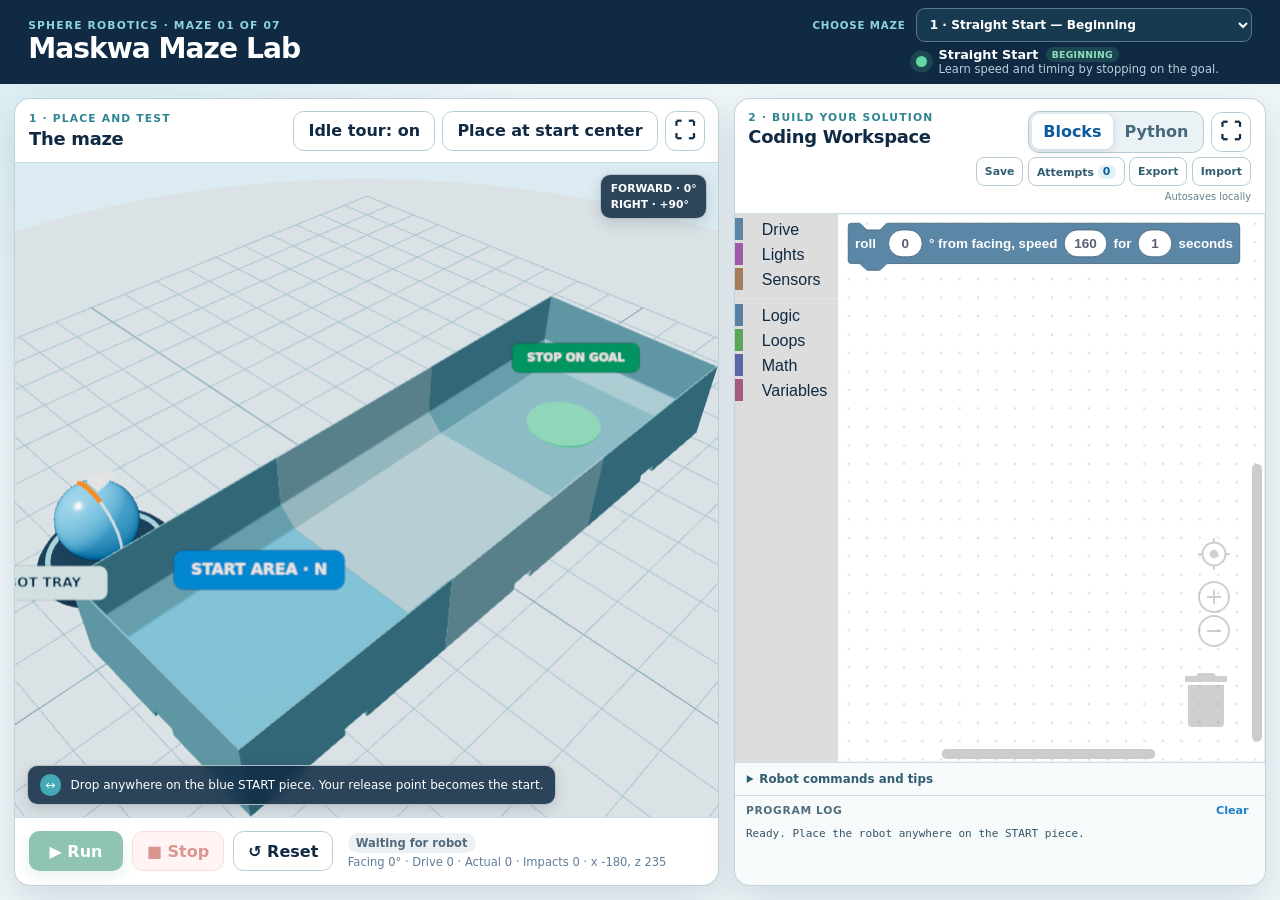
==== game/index.html @ c1cd6408 "Add standalone Maskwa Maze Lab game and deployment" ====
<!doctype html>
<html lang="en">
<head>
  <meta charset="utf-8">
  <meta name="viewport" content="width=device-width, initial-scale=1, viewport-fit=cover">
  <meta name="theme-color" content="#102a43">
  <meta name="description" content="Program a virtual sphere robot to solve 3D printable mazes with blocks or Python.">
  <title>Maskwa Maze Lab</title>
  <link rel="icon" href="./icon.svg" type="image/svg+xml">
  <link rel="manifest" href="./manifest.webmanifest">
  <link rel="stylesheet" href="./styles.css">
  <script src="./vendor/blockly/blockly.min.js"></script>
  <script src="./vendor/blockly/python_compressed.js"></script>
  <script type="importmap">
    { "imports": { "three": "./vendor/three/three.module.min.js" } }
  </script>
</head>
<body>
  <a class="skip-link" href="#code-studio">Skip to code editor</a>
  <header class="app-header">
    <div>
      <p class="eyebrow" id="level-number">Sphere robotics · maze 01 of 07</p>
      <h1>Maskwa Maze Lab</h1>
    </div>
    <div class="level-navigation">
      <label for="level-select">Choose maze</label>
      <select id="level-select" aria-label="Choose maze level">
        <option value="straight-start">1 · Straight Start — Beginning</option>
      </select>
      <div class="level-summary" aria-label="Current level" aria-live="polite">
        <span class="level-dot" aria-hidden="true"></span>
        <span>
          <strong><span id="level-name">Straight Start</span><span class="difficulty-chip" id="level-difficulty">Beginning</span></strong>
          <small id="level-description">Learn speed and timing by driving straight north to the goal.</small>
        </span>
      </div>
    </div>
  </header>

  <main class="game-layout">
    <section class="scene-card" id="maze-panel" aria-labelledby="maze-heading">
      <div class="panel-heading scene-heading">
        <div>
          <p class="step-label">1 · Place and test</p>
          <h2 id="maze-heading">The maze</h2>
        </div>
        <div class="scene-actions">
          <button class="button button-secondary" id="idle-tour-button" type="button" aria-pressed="true" title="Focus the maze and press Ctrl+R to start rotating.">Idle tour: on</button>
          <button class="button button-secondary" id="place-button" type="button">Place at start center</button>
          <button class="button button-secondary fullscreen-button" id="maze-fullscreen-button" type="button" aria-controls="maze-panel" aria-label="Open maze fullscreen" aria-pressed="false" title="Open maze fullscreen"><span aria-hidden="true">⛶</span></button>
        </div>
      </div>

      <div class="scene-wrap" id="scene-wrap">
            <canvas id="maze-canvas" tabindex="0" aria-keyshortcuts="Control+R" aria-label="Interactive 3D maze with a 70 mm sphere robot. Its white band and orange marker rotate to show rolling. Drag it anywhere onto the highlighted blue starting piece. The release point becomes its starting position. Press Control plus R while focused to start rotating."></canvas>
        <div class="scene-help" id="scene-help">
          <span aria-hidden="true">↔</span> Drop anywhere on the blue START piece. Your release point becomes the start.
        </div>
        <div class="heading-key" aria-label="Robot-relative direction key"><span>FORWARD · 0°</span><span>RIGHT · +90°</span></div>
        <div class="loading-card" id="scene-loading" role="status">Loading maze pieces…</div>
      </div>

      <div class="run-bar" aria-label="Program controls">
        <button class="button button-run" id="run-button" type="button" disabled>
          <span aria-hidden="true">▶</span> Run
        </button>
        <button class="button button-stop" id="stop-button" type="button" disabled>
          <span aria-hidden="true">■</span> Stop
        </button>
        <button class="button button-secondary" id="reset-button" type="button">
          <span aria-hidden="true">↺</span> Reset
        </button>
        <div class="attempt-readout">
          <span id="run-state" class="status-pill" data-state="waiting">Waiting for robot</span>
          <span id="telemetry">Facing 0° · Drive 0 · Actual 0 · Impacts 0</span>
        </div>
      </div>

      <div class="success-banner" id="success-banner" role="status" aria-live="assertive" hidden>
        <span class="success-icon" aria-hidden="true">✓</span>
        <div><strong>Maze solved!</strong><span id="success-level-name">This level is complete.</span></div>
        <div class="success-actions">
          <button class="button button-secondary" id="run-again-button" type="button">Run again</button>
          <button class="button button-next" id="next-level-button" type="button">Next maze</button>
        </div>
      </div>
    </section>

    <section class="studio-card" id="code-studio" aria-labelledby="studio-heading">
      <div class="panel-heading studio-heading">
        <div>
          <p class="step-label">2 · Build your solution</p>
          <h2 id="studio-heading">Coding Workspace</h2>
        </div>
        <div class="studio-controls">
          <div class="studio-top-row">
            <div class="editor-tabs" role="tablist" aria-label="Coding language">
              <button id="blocks-tab" class="editor-tab is-active" type="button" role="tab" aria-selected="true" aria-controls="blocks-panel">Blocks</button>
              <button id="python-tab" class="editor-tab" type="button" role="tab" aria-selected="false" aria-controls="python-panel">Python</button>
            </div>
            <button class="button button-secondary fullscreen-button" id="studio-fullscreen-button" type="button" aria-controls="code-studio" aria-label="Open Coding Workspace fullscreen" aria-pressed="false" title="Open Coding Workspace fullscreen"><span aria-hidden="true">⛶</span></button>
          </div>
          <div class="work-actions" aria-label="Student work controls">
            <button class="work-button" id="save-work-button" type="button">Save</button>
            <button class="work-button" id="attempt-history-button" type="button">Attempts <span id="attempt-count">0</span></button>
            <button class="work-button" id="export-work-button" type="button">Export</button>
            <button class="work-button" id="import-work-button" type="button">Import</button>
            <input id="import-work-file" type="file" accept=".json,.maskwamaze,.mazebot,application/json" hidden>
          </div>
          <span class="save-status" id="save-status" role="status" aria-live="polite">Autosaves locally</span>
        </div>
      </div>

      <div id="blocks-panel" class="editor-panel" role="tabpanel" aria-labelledby="blocks-tab">
        <div id="blockly-editor" aria-label="Block programming workspace"></div>
      </div>

      <div id="python-panel" class="editor-panel python-panel" role="tabpanel" aria-labelledby="python-tab" hidden>
        <div class="python-notice">
          <div>
            <strong id="python-mode-label">Generated from blocks</strong>
            <span id="python-mode-help">Blocks generate Python one way. Editing Python makes an independent copy and never changes your blocks. Maximum 20,000 characters.</span>
          </div>
          <button class="text-button" id="regenerate-python" type="button" hidden>Replace with block code</button>
        </div>
        <label class="sr-only" for="python-editor">Python program</label>
        <textarea id="python-editor" maxlength="20000" spellcheck="false" autocomplete="off" autocapitalize="off" aria-describedby="python-mode-help"></textarea>
      </div>

      <details class="quick-guide">
        <summary>Robot commands and tips</summary>
        <div class="guide-grid">
          <div><code>await roll(0, 160, 4.5)</code><span>Roll forward from the sphere's current direction, then brake. A wall contact rebounds.</span></div>
          <div><code>await spin(90, 0.5)</code><span>Brake and turn right. That direction becomes forward for the next <code>roll(0, …)</code>.</span></div>
          <div><code>await wait(1)</code><span>Keep the current drive speed and facing for one simulation second.</span></div>
        </div>
      </details>

      <div class="console" aria-label="Program output">
        <div class="console-title"><span>Program log</span><button class="text-button" id="clear-log" type="button">Clear</button></div>
        <pre id="program-log" aria-live="polite">Ready. Place the robot anywhere on the START piece.</pre>
      </div>
    </section>
  </main>

  <dialog class="attempt-dialog" id="attempt-history-dialog" aria-labelledby="attempt-history-title">
    <div class="attempt-dialog-heading">
      <div>
        <p class="step-label">Code progress · oldest to newest</p>
        <h2 id="attempt-history-title">Attempt history</h2>
      </div>
      <form method="dialog"><button class="dialog-close" type="submit" aria-label="Close attempt history">×</button></form>
    </div>
    <p class="attempt-dialog-help" id="attempt-history-summary">Every Run and manual Save records the exact code. The latest 20 entries are kept for each maze.</p>
    <div class="attempt-history-list" id="attempt-history-list"></div>
  </dialog>

  <noscript>This game requires JavaScript. Ask your teacher to enable JavaScript in Chrome.</noscript>
  <script>
    if ("serviceWorker" in navigator && location.protocol !== "file:") {
      navigator.serviceWorker.register("./service-worker.js?v=32", { updateViaCache: "none" }).catch(() => {});
    }
  </script>
  <script type="module" src="./js/main.js?v=32"></script>
</body>
</html>
---- game/styles.css ----
:root {
  color-scheme: light;
  --ink: #102a43;
  --muted: #627d98;
  --paper: #ffffff;
  --canvas: #dcebf1;
  --line: #cbdde5;
  --blue: #1479cc;
  --blue-dark: #0b5b9d;
  --green: #16845b;
  --green-soft: #dff6eb;
  --orange: #d96824;
  --red: #b42318;
  --shadow: 0 14px 34px rgb(16 42 67 / 0.12);
  font-family: Inter, ui-sans-serif, system-ui, -apple-system, BlinkMacSystemFont, "Segoe UI", sans-serif;
}

* { box-sizing: border-box; }

html, body { height: 100%; }

body {
  margin: 0;
  min-width: 320px;
  background:
    radial-gradient(circle at 8% 0%, rgb(78 187 203 / 0.16), transparent 28rem),
    #eef5f8;
  color: var(--ink);
  overflow: hidden;
}

button, textarea, select { font: inherit; }
button { touch-action: manipulation; }

.skip-link {
  position: fixed;
  z-index: 100;
  top: 0.5rem;
  left: 0.5rem;
  padding: 0.7rem 1rem;
  border-radius: 0.55rem;
  background: var(--ink);
  color: white;
  transform: translateY(-180%);
}
.skip-link:focus { transform: none; }

.app-header {
  height: 84px;
  display: flex;
  align-items: center;
  justify-content: space-between;
  gap: 1.5rem;
  padding: 0.7rem clamp(1rem, 2.2vw, 2rem);
  background: var(--ink);
  color: white;
}

h1, h2, p { margin: 0; }
h1 { font-size: clamp(1.35rem, 2.2vw, 1.85rem); letter-spacing: -0.035em; }
h2 { font-size: 1.12rem; letter-spacing: -0.015em; }

.eyebrow, .step-label {
  color: #8ed4dd;
  font-size: 0.67rem;
  font-weight: 800;
  letter-spacing: 0.11em;
  text-transform: uppercase;
}

.level-navigation {
  display: grid;
  grid-template-columns: auto minmax(15rem, 21rem);
  align-items: center;
  gap: 0.3rem 0.65rem;
}

.level-navigation > label {
  color: #8ed4dd;
  font-size: 0.64rem;
  font-weight: 800;
  letter-spacing: 0.08em;
  text-transform: uppercase;
}

#level-select {
  min-height: 34px;
  border: 1px solid #58798d;
  border-radius: 0.55rem;
  padding: 0.35rem 2rem 0.35rem 0.55rem;
  background: #173a51;
  color: white;
  font-size: 0.76rem;
  font-weight: 750;
  cursor: pointer;
}

#level-select:focus-visible {
  outline: 3px solid #f6b83f;
  outline-offset: 2px;
}

#level-select:disabled { cursor: wait; opacity: 0.62; }

.level-summary {
  grid-column: 2;
  display: flex;
  align-items: center;
  gap: 0.7rem;
  min-width: 14rem;
  max-width: 28rem;
}

.level-summary > span:last-child { display: grid; }
.level-summary strong { display: flex; align-items: center; gap: 0.45rem; font-size: 0.8rem; }
.level-summary small { color: #b9cfdd; font-size: 0.72rem; }
.difficulty-chip { border-radius: 999px; padding: 0.1rem 0.38rem; background: rgb(98 214 165 / 0.16); color: #8fe1bd; font-size: 0.58rem; letter-spacing: 0.03em; text-transform: uppercase; }
.level-dot {
  width: 0.72rem;
  height: 0.72rem;
  flex: none;
  border-radius: 50%;
  background: #62d6a5;
  box-shadow: 0 0 0 0.35rem rgb(98 214 165 / 0.16);
}

.game-layout {
  height: calc(100vh - 84px);
  display: grid;
  grid-template-columns: minmax(0, 57fr) minmax(390px, 43fr);
  gap: 0.9rem;
  padding: 0.9rem;
}

.scene-card, .studio-card {
  min-height: 0;
  overflow: hidden;
  border: 1px solid rgb(166 192 204 / 0.7);
  border-radius: 1rem;
  background: var(--paper);
  box-shadow: var(--shadow);
}

.scene-card { display: grid; grid-template-rows: auto minmax(0, 1fr) auto; }
.studio-card { display: grid; grid-template-rows: auto minmax(0, 1fr) auto auto; }

.panel-heading {
  min-height: 62px;
  display: flex;
  align-items: center;
  justify-content: space-between;
  gap: 1rem;
  padding: 0.7rem 0.85rem;
  border-bottom: 1px solid var(--line);
}

.step-label { color: #308592; margin-bottom: 0.18rem; }

.button {
  min-height: 40px;
  border: 1px solid transparent;
  border-radius: 0.66rem;
  padding: 0.55rem 0.88rem;
  font-weight: 750;
  cursor: pointer;
  transition: transform 100ms ease, box-shadow 100ms ease, opacity 100ms ease;
}
.button:hover:not(:disabled) { transform: translateY(-1px); }
.button:focus-visible, .editor-tab:focus-visible, .work-button:focus-visible, .dialog-close:focus-visible, .text-button:focus-visible, textarea:focus-visible {
  outline: 3px solid #f6b83f;
  outline-offset: 2px;
}
.button:disabled { cursor: not-allowed; opacity: 0.48; }
.button-secondary { border-color: #b6ccd7; background: white; color: var(--ink); }
.button-run { min-width: 94px; background: var(--green); color: white; box-shadow: 0 5px 14px rgb(22 132 91 / 0.22); }
.button-stop { background: #ffe8e5; border-color: #f2bbb5; color: var(--red); }
.button-next { background: var(--blue); color: white; box-shadow: 0 5px 14px rgb(20 121 204 / 0.2); }
.scene-actions { display: flex; flex-wrap: wrap; justify-content: flex-end; gap: 0.45rem; }
#idle-tour-button[aria-pressed="false"] { background: #edf4f7; color: #547080; }
.fullscreen-button { width: 40px; min-width: 40px; padding: 0.45rem; font-size: 1.35rem; line-height: 1; }
.fullscreen-button[aria-pressed="true"] { border-color: #4f9fc4; background: #e1f1f8; color: var(--blue-dark); }

.scene-card:fullscreen, .studio-card:fullscreen {
  width: 100vw;
  height: 100dvh;
  max-width: none;
  max-height: none;
  border: 0;
  border-radius: 0;
  box-shadow: none;
  background: var(--paper);
}
.scene-card:fullscreen::backdrop, .studio-card:fullscreen::backdrop { background: var(--canvas); }

.scene-wrap {
  position: relative;
  min-height: 260px;
  overflow: hidden;
  background: var(--canvas);
}

#maze-canvas { display: block; width: 100%; height: 100%; cursor: grab; touch-action: none; }
#maze-canvas:focus { outline: none; }
#maze-canvas.is-dragging { cursor: grabbing; }

.scene-help, .heading-key, .loading-card {
  position: absolute;
  z-index: 2;
  border: 1px solid rgb(255 255 255 / 0.65);
  border-radius: 0.65rem;
  background: rgb(16 42 67 / 0.86);
  color: white;
  box-shadow: 0 5px 14px rgb(16 42 67 / 0.15);
  backdrop-filter: blur(7px);
}

.scene-help { left: 0.75rem; bottom: 0.75rem; padding: 0.5rem 0.7rem; font-size: 0.75rem; }
.scene-help span { display: inline-grid; place-items: center; width: 1.35rem; height: 1.35rem; margin-right: 0.35rem; border-radius: 50%; background: #43a9b7; }
.heading-key { top: 0.7rem; right: 0.7rem; display: grid; gap: 0.15rem; padding: 0.45rem 0.6rem; font-size: 0.67rem; font-weight: 700; }
.loading-card { inset: 50% auto auto 50%; transform: translate(-50%, -50%); padding: 0.7rem 1rem; }

.run-bar {
  min-height: 68px;
  display: flex;
  align-items: center;
  gap: 0.55rem;
  padding: 0.7rem 0.85rem;
  border-top: 1px solid var(--line);
}

.attempt-readout {
  min-width: 0;
  display: grid;
  gap: 0.18rem;
  margin-left: 0.35rem;
  color: var(--muted);
  font-size: 0.72rem;
}

.status-pill { width: max-content; border-radius: 999px; padding: 0.18rem 0.5rem; background: #edf1f4; color: #526a7d; font-weight: 800; }
.status-pill[data-state="ready"] { background: #e0f2ff; color: #075d9d; }
.status-pill[data-state="running"] { background: #fff2ce; color: #8d5500; }
.status-pill[data-state="success"] { background: var(--green-soft); color: #09613e; }
.status-pill[data-state="error"] { background: #ffe8e5; color: var(--red); }

.editor-tabs { display: inline-flex; border: 1px solid #b7ccd6; border-radius: 0.7rem; padding: 0.18rem; background: #eaf2f6; }
.editor-tab { min-width: 76px; border: 0; border-radius: 0.5rem; padding: 0.48rem 0.72rem; background: transparent; color: #48687c; font-weight: 800; cursor: pointer; }
.editor-tab.is-active { background: white; color: var(--blue-dark); box-shadow: 0 2px 8px rgb(16 42 67 / 0.14); }
.studio-heading { align-items: flex-start; }
.studio-controls { display: grid; justify-items: end; gap: 0.3rem; }
.studio-top-row { display: flex; align-items: center; justify-content: flex-end; gap: 0.45rem; }
.work-actions { display: flex; flex-wrap: wrap; justify-content: flex-end; gap: 0.28rem; }
.work-button {
  min-height: 29px;
  border: 1px solid #b7ccd6;
  border-radius: 0.5rem;
  padding: 0.28rem 0.5rem;
  background: white;
  color: #315d72;
  font-size: 0.68rem;
  font-weight: 800;
  cursor: pointer;
}
.work-button:hover:not(:disabled) { border-color: #4f9fc4; color: var(--blue-dark); }
.work-button:disabled { cursor: not-allowed; opacity: 0.45; }
#attempt-count { display: inline-grid; min-width: 1.12rem; place-items: center; border-radius: 999px; padding: 0.05rem 0.25rem; background: #e1f1f8; color: var(--blue-dark); }
.save-status { color: #647f8e; font-size: 0.62rem; }
.save-status[data-state="success"] { color: #08724a; }
.save-status[data-state="warning"] { color: #8d5500; }
.save-status[data-state="error"] { color: var(--red); }

.editor-panel { min-height: 0; overflow: hidden; }
#blockly-editor { width: 100%; height: 100%; }
.python-panel { display: grid; grid-template-rows: auto minmax(0, 1fr); background: #112432; }
.python-panel[hidden], .editor-panel[hidden] { display: none; }

.python-notice {
  display: flex;
  align-items: center;
  justify-content: space-between;
  gap: 1rem;
  padding: 0.55rem 0.72rem;
  border-bottom: 1px solid #294559;
  background: #173246;
  color: white;
}
.python-notice > div { display: grid; gap: 0.08rem; }
.python-notice strong { font-size: 0.73rem; color: #95e2c2; }
.python-notice span { color: #bdd0dc; font-size: 0.66rem; line-height: 1.35; }

#python-editor {
  width: 100%;
  height: 100%;
  min-height: 230px;
  resize: none;
  border: 0;
  border-radius: 0;
  padding: 1rem;
  background: #112432;
  color: #e8f3f7;
  caret-color: #7ce0b4;
  font-family: "SFMono-Regular", Consolas, "Liberation Mono", monospace;
  font-size: 0.82rem;
  line-height: 1.55;
  tab-size: 4;
}

.text-button { border: 0; padding: 0.2rem 0.3rem; background: transparent; color: #2080c5; font-size: 0.7rem; font-weight: 800; cursor: pointer; }
.python-notice .text-button { flex: none; color: #87d6ff; }

.quick-guide { border-top: 1px solid var(--line); background: #f7fafb; font-size: 0.74rem; }
.quick-guide summary { padding: 0.55rem 0.75rem; color: #315d72; font-weight: 800; cursor: pointer; }
.guide-grid { display: grid; grid-template-columns: repeat(3, 1fr); gap: 0.55rem; padding: 0 0.75rem 0.7rem; }
.guide-grid div { display: grid; gap: 0.2rem; }
.guide-grid code { color: #794a00; font-size: 0.67rem; }
.guide-grid span { color: var(--muted); font-size: 0.65rem; }

.console { height: 90px; display: grid; grid-template-rows: auto minmax(0, 1fr); border-top: 1px solid var(--line); background: #f7fafb; }
.console-title { display: flex; align-items: center; justify-content: space-between; padding: 0.35rem 0.7rem 0.1rem; color: #526d7d; font-size: 0.67rem; font-weight: 800; text-transform: uppercase; letter-spacing: 0.06em; }
#program-log { min-height: 0; overflow: auto; margin: 0; padding: 0.25rem 0.7rem 0.5rem; white-space: pre-wrap; color: #345367; font: 0.69rem/1.42 "SFMono-Regular", Consolas, monospace; }

.attempt-dialog {
  width: min(760px, calc(100vw - 1.5rem));
  max-height: min(82vh, 760px);
  padding: 0;
  overflow: hidden;
  border: 1px solid #9ebbc8;
  border-radius: 1rem;
  background: #f7fafb;
  color: var(--ink);
  box-shadow: 0 24px 80px rgb(16 42 67 / 0.3);
}
.attempt-dialog[open] { display: grid; grid-template-rows: auto auto minmax(0, 1fr); }
.attempt-dialog::backdrop { background: rgb(16 42 67 / 0.56); backdrop-filter: blur(3px); }
.attempt-dialog-heading { display: flex; align-items: center; justify-content: space-between; gap: 1rem; padding: 0.9rem 1rem 0.75rem; border-bottom: 1px solid var(--line); background: white; }
.dialog-close { width: 2.2rem; height: 2.2rem; border: 1px solid #b7ccd6; border-radius: 50%; background: white; color: #315d72; font-size: 1.35rem; cursor: pointer; }
.attempt-dialog-help { margin: 0; padding: 0.65rem 1rem; border-bottom: 1px solid var(--line); color: var(--muted); font-size: 0.72rem; }
.attempt-history-list { min-height: 160px; overflow: auto; display: grid; align-content: start; gap: 0.65rem; padding: 0.8rem 1rem 1rem; }
.attempt-empty { padding: 2rem 1rem; text-align: center; color: var(--muted); }
.attempt-card { display: grid; gap: 0.45rem; padding: 0.7rem; border: 1px solid #c7d9e1; border-radius: 0.75rem; background: white; }
.attempt-card-header { display: flex; align-items: flex-start; justify-content: space-between; gap: 0.8rem; }
.attempt-card-title { display: flex; flex-wrap: wrap; align-items: center; gap: 0.4rem; }
.attempt-card-title strong { color: #173e54; }
.attempt-outcome { border-radius: 999px; padding: 0.16rem 0.45rem; background: #edf1f4; color: #526a7d; font-size: 0.64rem; font-weight: 800; }
.attempt-outcome[data-outcome="solved"] { background: var(--green-soft); color: #09613e; }
.attempt-outcome[data-outcome="error"], .attempt-outcome[data-outcome="reset"] { background: #ffe8e5; color: var(--red); }
.attempt-outcome[data-outcome="goal-not-reached"], .attempt-outcome[data-outcome="stopped"], .attempt-outcome[data-outcome="interrupted"] { background: #fff2ce; color: #7d5000; }
.attempt-card time { color: #728b98; font-size: 0.65rem; white-space: nowrap; }
.attempt-meta { margin: 0; color: var(--muted); font-size: 0.68rem; }
.attempt-note { margin: 0; color: #476779; font-size: 0.7rem; }
.attempt-code { max-height: 190px; overflow: auto; margin: 0; padding: 0.65rem; border-radius: 0.55rem; background: #112432; color: #e8f3f7; white-space: pre-wrap; overflow-wrap: anywhere; font: 0.72rem/1.45 "SFMono-Regular", Consolas, monospace; }

.success-banner {
  position: fixed;
  z-index: 20;
  left: 50%;
  bottom: 1.2rem;
  width: min(520px, calc(100vw - 2rem));
  display: grid;
  grid-template-columns: auto 1fr auto;
  align-items: center;
  gap: 0.8rem;
  padding: 0.75rem;
  border: 1px solid #91dab9;
  border-radius: 0.9rem;
  background: rgb(242 255 248 / 0.96);
  box-shadow: 0 16px 45px rgb(10 77 53 / 0.22);
  transform: translateX(-50%);
}
.success-banner[hidden] { display: none; }
.success-banner > div { display: grid; }
.success-banner strong { color: #075c3b; }
.success-banner span { color: #42725e; font-size: 0.76rem; }
.success-actions { display: flex !important; gap: 0.45rem; }
.success-icon { display: grid; place-items: center; width: 2.2rem; height: 2.2rem; border-radius: 50%; background: var(--green); color: white !important; font-size: 1.25rem !important; }

.sr-only { position: absolute; width: 1px; height: 1px; padding: 0; margin: -1px; overflow: hidden; clip: rect(0, 0, 0, 0); white-space: nowrap; border: 0; }

/* Blockly's default flyout uses compact controls; increase important touch targets. */
.blocklyToolboxDiv { padding-top: 0.3rem; background: #eaf2f6 !important; }
.blocklyTreeRow { height: 32px !important; line-height: 32px !important; margin-bottom: 2px !important; }
.blocklyMainBackground { stroke: #d7e4e9 !important; }

@media (max-width: 920px) {
  body { overflow: auto; }
  .app-header { height: auto; min-height: 70px; }
  .game-layout { height: auto; min-height: calc(100vh - 70px); grid-template-columns: 1fr; grid-template-rows: minmax(480px, 62vh) minmax(620px, 78vh); }
  .scene-card, .studio-card { min-height: 0; }
  .success-banner { bottom: 0.65rem; }
}

@media (max-width: 620px) {
  .app-header { align-items: flex-start; padding: 0.7rem 0.8rem; }
  .level-navigation { grid-template-columns: minmax(0, 1fr); justify-items: end; }
  .level-navigation > label { display: none; }
  #level-select { width: min(58vw, 19rem); }
  .level-summary { grid-column: 1; min-width: 0; justify-content: flex-end; }
  .level-summary small { display: none; }
  .game-layout { padding: 0.55rem; gap: 0.55rem; grid-template-rows: minmax(470px, 70vh) minmax(640px, 92vh); }
  .scene-heading { align-items: flex-start; }
  .studio-heading { gap: 0.5rem; }
  .studio-controls { max-width: 68%; }
  .work-button { padding-inline: 0.4rem; }
  .scene-actions { max-width: 19rem; }
  .scene-heading .button { max-width: 9.3rem; }
  .run-bar { flex-wrap: wrap; }
  .attempt-readout { width: 100%; order: 2; margin-left: 0; }
  .guide-grid { grid-template-columns: 1fr; }
  .success-banner { grid-template-columns: auto 1fr; }
  .success-actions { grid-column: 1 / -1; width: 100%; }
  .success-actions .button { flex: 1; }
  .attempt-card-header { display: grid; gap: 0.25rem; }
}

@media (prefers-reduced-motion: reduce) {
  *, *::before, *::after { scroll-behavior: auto !important; transition: none !important; }
}
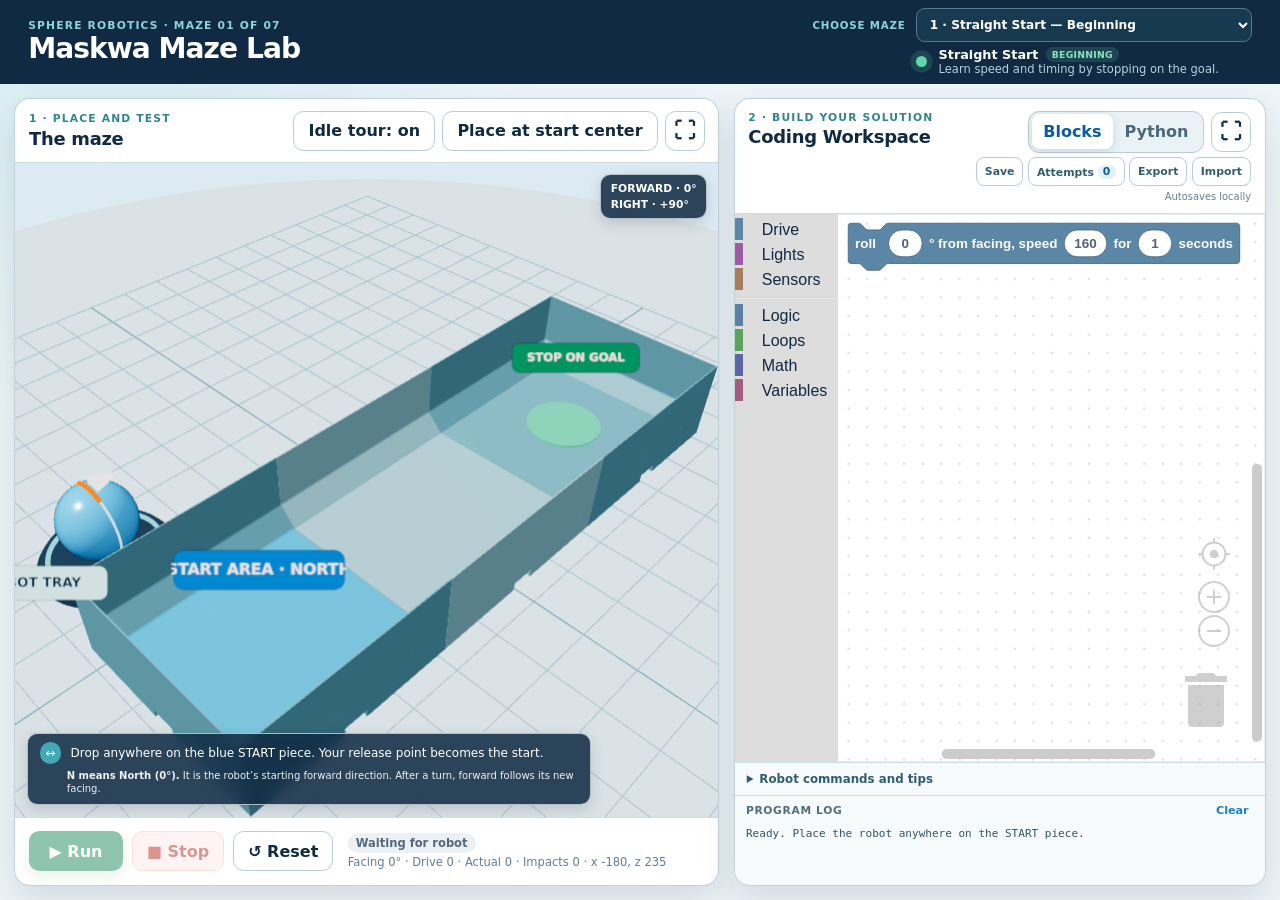
==== commit a484fc7c: "Clarify Maze Lab north-facing start" ====
--- a/game/index.html
+++ b/game/index.html
@@ -52,9 +52,10 @@
       </div>
 
       <div class="scene-wrap" id="scene-wrap">
-            <canvas id="maze-canvas" tabindex="0" aria-keyshortcuts="Control+R" aria-label="Interactive 3D maze with a 70 mm sphere robot. Its white band and orange marker rotate to show rolling. Drag it anywhere onto the highlighted blue starting piece. The release point becomes its starting position. Press Control plus R while focused to start rotating."></canvas>
+            <canvas id="maze-canvas" tabindex="0" aria-keyshortcuts="Control+R" aria-label="Interactive 3D maze with a 70 mm sphere robot. Its white band and orange marker rotate to show rolling. Drag it anywhere onto the highlighted blue starting piece. The release point becomes its starting position. N means North, or zero degrees, and marks the robot's initial forward direction. After the robot turns, forward follows its new facing. Press Control plus R while focused to start rotating."></canvas>
         <div class="scene-help" id="scene-help">
           <span aria-hidden="true">↔</span> Drop anywhere on the blue START piece. Your release point becomes the start.
+          <small><strong>N means North (0°).</strong> It is the robot’s starting forward direction. After a turn, forward follows its new facing.</small>
         </div>
         <div class="heading-key" aria-label="Robot-relative direction key"><span>FORWARD · 0°</span><span>RIGHT · +90°</span></div>
         <div class="loading-card" id="scene-loading" role="status">Loading maze pieces…</div>
@@ -158,7 +159,7 @@
   <noscript>This game requires JavaScript. Ask your teacher to enable JavaScript in Chrome.</noscript>
   <script>
     if ("serviceWorker" in navigator && location.protocol !== "file:") {
-      navigator.serviceWorker.register("./service-worker.js?v=32", { updateViaCache: "none" }).catch(() => {});
+      navigator.serviceWorker.register("./service-worker.js?v=33", { updateViaCache: "none" }).catch(() => {});
     }
   </script>
   <script type="module" src="./js/main.js?v=32"></script>
--- a/game/styles.css
+++ b/game/styles.css
@@ -216,6 +216,7 @@
 
 .scene-help { left: 0.75rem; bottom: 0.75rem; padding: 0.5rem 0.7rem; font-size: 0.75rem; }
 .scene-help span { display: inline-grid; place-items: center; width: 1.35rem; height: 1.35rem; margin-right: 0.35rem; border-radius: 50%; background: #43a9b7; }
+.scene-help small { display: block; max-width: 32rem; margin: 0.3rem 0 0 1.7rem; line-height: 1.35; color: rgb(255 255 255 / 0.92); }
 .heading-key { top: 0.7rem; right: 0.7rem; display: grid; gap: 0.15rem; padding: 0.45rem 0.6rem; font-size: 0.67rem; font-weight: 700; }
 .loading-card { inset: 50% auto auto 50%; transform: translate(-50%, -50%); padding: 0.7rem 1rem; }
 
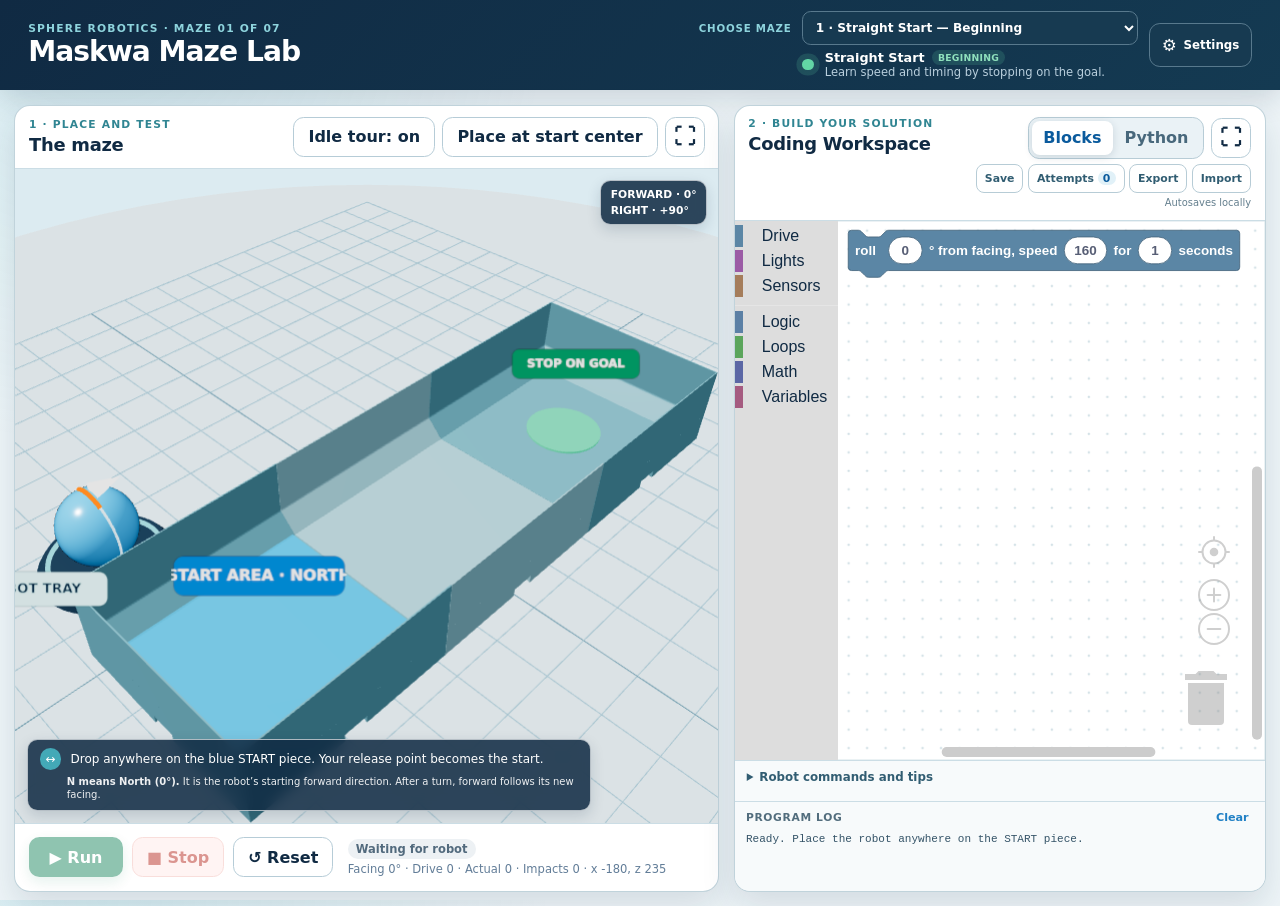
==== commit 3b51f351: "Expand and harden Maskwa Maze Lab" ====
--- a/game/index.html
+++ b/game/index.html
@@ -20,20 +20,26 @@
   <header class="app-header">
     <div>
       <p class="eyebrow" id="level-number">Sphere robotics · maze 01 of 07</p>
-      <h1>Maskwa Maze Lab</h1>
-    </div>
-    <div class="level-navigation">
-      <label for="level-select">Choose maze</label>
-      <select id="level-select" aria-label="Choose maze level">
-        <option value="straight-start">1 · Straight Start — Beginning</option>
-      </select>
-      <div class="level-summary" aria-label="Current level" aria-live="polite">
-        <span class="level-dot" aria-hidden="true"></span>
-        <span>
-          <strong><span id="level-name">Straight Start</span><span class="difficulty-chip" id="level-difficulty">Beginning</span></strong>
-          <small id="level-description">Learn speed and timing by driving straight north to the goal.</small>
-        </span>
-      </div>
+      <h1 aria-label="Maskwa Maze Lab"><span class="brand-full">Maskwa Maze Lab</span><span class="brand-compact" aria-hidden="true">Maskwa Maze</span></h1>
+    </div>
+    <div class="header-tools">
+      <div class="level-navigation">
+        <label for="level-select">Choose maze</label>
+        <select id="level-select" aria-label="Choose maze level">
+          <option value="straight-start">1 · Straight Start — Beginning</option>
+        </select>
+        <div class="level-summary" aria-label="Current level" aria-live="polite">
+          <span class="level-dot" aria-hidden="true"></span>
+          <span>
+            <strong><span id="level-name">Straight Start</span><span class="difficulty-chip" id="level-difficulty">Beginning</span></strong>
+            <small id="level-description">Learn speed and timing by driving straight north to the goal.</small>
+          </span>
+        </div>
+      </div>
+      <button class="header-settings-button" id="settings-button" type="button" aria-label="Open settings" aria-haspopup="dialog" aria-controls="settings-dialog" title="Open settings">
+        <span class="settings-button-icon" aria-hidden="true">⚙</span>
+        <span class="settings-button-label">Settings</span>
+      </button>
     </div>
   </header>
 
@@ -45,8 +51,8 @@
           <h2 id="maze-heading">The maze</h2>
         </div>
         <div class="scene-actions">
-          <button class="button button-secondary" id="idle-tour-button" type="button" aria-pressed="true" title="Focus the maze and press Ctrl+R to start rotating.">Idle tour: on</button>
-          <button class="button button-secondary" id="place-button" type="button">Place at start center</button>
+          <button class="button button-secondary" id="idle-tour-button" type="button" aria-label="Turn idle tour off" aria-pressed="true" data-mobile-label="Tour on" title="Focus the maze and press Ctrl+R to start rotating.">Idle tour: on</button>
+          <button class="button button-secondary" id="place-button" type="button" aria-label="Place robot at start center" data-mobile-label="Center start">Place at start center</button>
           <button class="button button-secondary fullscreen-button" id="maze-fullscreen-button" type="button" aria-controls="maze-panel" aria-label="Open maze fullscreen" aria-pressed="false" title="Open maze fullscreen"><span aria-hidden="true">⛶</span></button>
         </div>
       </div>
@@ -57,7 +63,7 @@
           <span aria-hidden="true">↔</span> Drop anywhere on the blue START piece. Your release point becomes the start.
           <small><strong>N means North (0°).</strong> It is the robot’s starting forward direction. After a turn, forward follows its new facing.</small>
         </div>
-        <div class="heading-key" aria-label="Robot-relative direction key"><span>FORWARD · 0°</span><span>RIGHT · +90°</span></div>
+        <div class="heading-key" id="heading-key" aria-label="Robot-relative direction key"><span>FORWARD · 0°</span><span>RIGHT · +90°</span></div>
         <div class="loading-card" id="scene-loading" role="status">Loading maze pieces…</div>
       </div>
 
@@ -91,7 +97,7 @@
       <div class="panel-heading studio-heading">
         <div>
           <p class="step-label">2 · Build your solution</p>
-          <h2 id="studio-heading">Coding Workspace</h2>
+          <h2 id="studio-heading" aria-label="Coding Workspace"><span class="studio-title-full">Coding Workspace</span><span class="studio-title-compact" aria-hidden="true">Code</span></h2>
         </div>
         <div class="studio-controls">
           <div class="studio-top-row">
@@ -156,12 +162,85 @@
     <div class="attempt-history-list" id="attempt-history-list"></div>
   </dialog>
 
+  <dialog class="settings-dialog" id="settings-dialog" aria-labelledby="settings-title" aria-describedby="settings-description">
+    <div class="settings-dialog-heading">
+      <div>
+        <p class="step-label">Device preferences</p>
+        <h2 id="settings-title">Settings</h2>
+      </div>
+      <form method="dialog"><button class="dialog-close" type="submit" aria-label="Close settings">×</button></form>
+    </div>
+    <p class="settings-description" id="settings-description">These choices stay on this device. They never change your code, attempt history, imported files, or robot physics.</p>
+    <div class="settings-list">
+      <label class="settings-row" for="setting-idle-tour">
+        <span><strong>Idle camera tour</strong><small>Rotate the maze after 20 seconds without activity.</small></span>
+        <input id="setting-idle-tour" type="checkbox" role="switch">
+      </label>
+      <label class="settings-row" for="setting-reduce-motion">
+        <span><strong>Reduce motion</strong><small>Pause camera rotation and rolling animation while keeping robot movement and physics unchanged.</small></span>
+        <input id="setting-reduce-motion" type="checkbox" role="switch">
+      </label>
+      <label class="settings-row" for="setting-clear-view">
+        <span><strong>Clearer maze view</strong><small>Remove distance fog so larger mazes remain easy to see.</small></span>
+        <input id="setting-clear-view" type="checkbox" role="switch">
+      </label>
+      <label class="settings-row" for="setting-show-trail">
+        <span><strong>Show travel trail</strong><small>Draw the robot’s path while a program runs.</small></span>
+        <input id="setting-show-trail" type="checkbox" role="switch">
+      </label>
+      <label class="settings-row" for="setting-show-impact-markers">
+        <span><strong>Show impact markers</strong><small>Mark the latest wall collision without changing the bounce.</small></span>
+        <input id="setting-show-impact-markers" type="checkbox" role="switch">
+      </label>
+      <label class="settings-row" for="setting-show-grid">
+        <span><strong>Show ground grid</strong><small>Display the measurement grid around the maze.</small></span>
+        <input id="setting-show-grid" type="checkbox" role="switch">
+      </label>
+      <label class="settings-row" for="setting-confirm-reset">
+        <span><strong>Confirm before reset</strong><small>Ask before stopping a run and returning the robot to its chosen start.</small></span>
+        <input id="setting-confirm-reset" type="checkbox" role="switch">
+      </label>
+      <label class="settings-row" for="setting-controller-enabled">
+        <span><strong>Xbox controller</strong><small>Use a paired Bluetooth controller for game controls. Robot movement still comes only from student code.</small></span>
+        <input id="setting-controller-enabled" type="checkbox" role="switch" aria-controls="controller-panel">
+      </label>
+      <section class="controller-panel" id="controller-panel" aria-labelledby="controller-panel-title" hidden>
+        <div class="controller-panel-heading">
+          <span class="controller-symbol" aria-hidden="true">✣</span>
+          <div>
+            <strong id="controller-panel-title">Controller controls</strong>
+            <span class="controller-status" id="controller-status" role="status" aria-live="polite">Controller support is off.</span>
+          </div>
+        </div>
+        <p>Pair the controller in the Chromebook’s Bluetooth settings, return here, and press any controller button. The browser cannot perform Bluetooth pairing for you.</p>
+        <dl class="controller-map" aria-label="Xbox controller button map">
+          <div><dt>A</dt><dd>Place robot / Run</dd></div>
+          <div><dt>B</dt><dd>Stop</dd></div>
+          <div><dt>X</dt><dd>Reset</dd></div>
+          <div><dt>Y</dt><dd>Blocks / Python</dd></div>
+          <div><dt>View</dt><dd>Attempts</dd></div>
+          <div><dt>Menu</dt><dd>Settings</dd></div>
+          <div><dt>LB / ←</dt><dd>Previous maze</dd></div>
+          <div><dt>RB / →</dt><dd>Next maze</dd></div>
+        </dl>
+        <p class="controller-boundary"><strong>Code stays in charge:</strong> the controller never drives or turns the sphere directly.</p>
+      </section>
+    </div>
+    <div class="settings-footer">
+      <span class="settings-status" id="settings-status" role="status" aria-live="polite"></span>
+      <div class="settings-footer-actions">
+        <button class="button button-secondary" id="settings-defaults-button" type="button">Restore defaults</button>
+        <form method="dialog"><button class="button button-run" type="submit">Done</button></form>
+      </div>
+    </div>
+  </dialog>
+
   <noscript>This game requires JavaScript. Ask your teacher to enable JavaScript in Chrome.</noscript>
   <script>
     if ("serviceWorker" in navigator && location.protocol !== "file:") {
-      navigator.serviceWorker.register("./service-worker.js?v=33", { updateViaCache: "none" }).catch(() => {});
+      navigator.serviceWorker.register("./service-worker.js?v=40", { updateViaCache: "none" }).catch(() => {});
     }
   </script>
-  <script type="module" src="./js/main.js?v=32"></script>
+  <script type="module" src="./js/main.js?v=38"></script>
 </body>
 </html>
--- a/game/styles.css
+++ b/game/styles.css
@@ -12,12 +12,14 @@
   --orange: #d96824;
   --red: #b42318;
   --shadow: 0 14px 34px rgb(16 42 67 / 0.12);
+  --app-header-height: 84px;
   font-family: Inter, ui-sans-serif, system-ui, -apple-system, BlinkMacSystemFont, "Segoe UI", sans-serif;
 }
 
 * { box-sizing: border-box; }
 
 html, body { height: 100%; }
+html { scroll-behavior: smooth; }
 
 body {
   margin: 0;
@@ -46,19 +48,22 @@
 .skip-link:focus { transform: none; }
 
 .app-header {
-  height: 84px;
+  height: auto;
+  min-height: calc(var(--app-header-height) + env(safe-area-inset-top));
   display: flex;
   align-items: center;
   justify-content: space-between;
   gap: 1.5rem;
-  padding: 0.7rem clamp(1rem, 2.2vw, 2rem);
-  background: var(--ink);
+  padding: calc(0.7rem + env(safe-area-inset-top)) calc(clamp(1rem, 2.2vw, 2rem) + env(safe-area-inset-right)) 0.7rem calc(clamp(1rem, 2.2vw, 2rem) + env(safe-area-inset-left));
+  background: linear-gradient(135deg, #102a43 0%, #143a52 100%);
   color: white;
+  box-shadow: 0 8px 26px rgb(16 42 67 / 0.16);
 }
 
 h1, h2, p { margin: 0; }
 h1 { font-size: clamp(1.35rem, 2.2vw, 1.85rem); letter-spacing: -0.035em; }
 h2 { font-size: 1.12rem; letter-spacing: -0.015em; }
+.brand-compact, .studio-title-compact { display: none; }
 
 .eyebrow, .step-label {
   color: #8ed4dd;
@@ -66,6 +71,14 @@
   font-weight: 800;
   letter-spacing: 0.11em;
   text-transform: uppercase;
+}
+
+.header-tools {
+  min-width: 0;
+  display: flex;
+  align-items: center;
+  justify-content: flex-end;
+  gap: 0.7rem;
 }
 
 .level-navigation {
@@ -124,12 +137,34 @@
   box-shadow: 0 0 0 0.35rem rgb(98 214 165 / 0.16);
 }
 
+.header-settings-button {
+  min-width: 44px;
+  min-height: 44px;
+  display: inline-flex;
+  align-items: center;
+  justify-content: center;
+  gap: 0.42rem;
+  flex: none;
+  border: 1px solid #58798d;
+  border-radius: 0.68rem;
+  padding: 0.5rem 0.72rem;
+  background: #173a51;
+  color: white;
+  font-weight: 800;
+  cursor: pointer;
+}
+.header-settings-button:hover { border-color: #8ed4dd; background: #1c485f; }
+.header-settings-button:focus-visible { outline: 3px solid #f6b83f; outline-offset: 2px; }
+.settings-button-icon { font-size: 1.05rem; line-height: 1; }
+.settings-button-label { font-size: 0.74rem; }
+
 .game-layout {
-  height: calc(100vh - 84px);
+  height: calc(100vh - var(--app-header-height) - env(safe-area-inset-top));
+  height: calc(100dvh - var(--app-header-height) - env(safe-area-inset-top));
   display: grid;
   grid-template-columns: minmax(0, 57fr) minmax(390px, 43fr);
   gap: 0.9rem;
-  padding: 0.9rem;
+  padding: 0.9rem 0.9rem calc(0.9rem + env(safe-area-inset-bottom));
 }
 
 .scene-card, .studio-card {
@@ -261,6 +296,7 @@
   font-size: 0.68rem;
   font-weight: 800;
   cursor: pointer;
+  touch-action: manipulation;
 }
 .work-button:hover:not(:disabled) { border-color: #4f9fc4; color: var(--blue-dark); }
 .work-button:disabled { cursor: not-allowed; opacity: 0.45; }
@@ -310,7 +346,7 @@
 .python-notice .text-button { flex: none; color: #87d6ff; }
 
 .quick-guide { border-top: 1px solid var(--line); background: #f7fafb; font-size: 0.74rem; }
-.quick-guide summary { padding: 0.55rem 0.75rem; color: #315d72; font-weight: 800; cursor: pointer; }
+.quick-guide summary { min-height: 40px; padding: 0.55rem 0.75rem; color: #315d72; font-weight: 800; cursor: pointer; }
 .guide-grid { display: grid; grid-template-columns: repeat(3, 1fr); gap: 0.55rem; padding: 0 0.75rem 0.7rem; }
 .guide-grid div { display: grid; gap: 0.2rem; }
 .guide-grid code { color: #794a00; font-size: 0.67rem; }
@@ -334,7 +370,7 @@
 .attempt-dialog[open] { display: grid; grid-template-rows: auto auto minmax(0, 1fr); }
 .attempt-dialog::backdrop { background: rgb(16 42 67 / 0.56); backdrop-filter: blur(3px); }
 .attempt-dialog-heading { display: flex; align-items: center; justify-content: space-between; gap: 1rem; padding: 0.9rem 1rem 0.75rem; border-bottom: 1px solid var(--line); background: white; }
-.dialog-close { width: 2.2rem; height: 2.2rem; border: 1px solid #b7ccd6; border-radius: 50%; background: white; color: #315d72; font-size: 1.35rem; cursor: pointer; }
+.dialog-close { width: 44px; min-width: 44px; height: 44px; min-height: 44px; border: 1px solid #b7ccd6; border-radius: 50%; background: white; color: #315d72; font-size: 1.35rem; cursor: pointer; }
 .attempt-dialog-help { margin: 0; padding: 0.65rem 1rem; border-bottom: 1px solid var(--line); color: var(--muted); font-size: 0.72rem; }
 .attempt-history-list { min-height: 160px; overflow: auto; display: grid; align-content: start; gap: 0.65rem; padding: 0.8rem 1rem 1rem; }
 .attempt-empty { padding: 2rem 1rem; text-align: center; color: var(--muted); }
@@ -351,6 +387,135 @@
 .attempt-note { margin: 0; color: #476779; font-size: 0.7rem; }
 .attempt-code { max-height: 190px; overflow: auto; margin: 0; padding: 0.65rem; border-radius: 0.55rem; background: #112432; color: #e8f3f7; white-space: pre-wrap; overflow-wrap: anywhere; font: 0.72rem/1.45 "SFMono-Regular", Consolas, monospace; }
 
+.settings-dialog {
+  width: min(620px, calc(100vw - 1.5rem));
+  max-height: min(88vh, 780px);
+  max-height: min(88dvh, 780px);
+  padding: 0;
+  overflow: hidden;
+  border: 1px solid #9ebbc8;
+  border-radius: 1rem;
+  background: #f7fafb;
+  color: var(--ink);
+  box-shadow: 0 24px 80px rgb(16 42 67 / 0.3);
+}
+.settings-dialog[open] { display: grid; grid-template-rows: auto auto minmax(0, 1fr) auto; }
+.settings-dialog::backdrop { background: rgb(16 42 67 / 0.56); backdrop-filter: blur(3px); }
+.settings-dialog-heading {
+  display: flex;
+  align-items: center;
+  justify-content: space-between;
+  gap: 1rem;
+  padding: 0.9rem 1rem 0.75rem;
+  border-bottom: 1px solid var(--line);
+  background: white;
+}
+.settings-description {
+  padding: 0.68rem 1rem;
+  border-bottom: 1px solid var(--line);
+  color: var(--muted);
+  font-size: 0.74rem;
+  line-height: 1.45;
+}
+.settings-list {
+  min-height: 0;
+  overflow: auto;
+  display: grid;
+  align-content: start;
+  gap: 0.55rem;
+  padding: 0.8rem 1rem;
+}
+.settings-row {
+  min-height: 64px;
+  display: flex;
+  align-items: center;
+  justify-content: space-between;
+  gap: 1rem;
+  padding: 0.7rem 0.78rem;
+  border: 1px solid #c7d9e1;
+  border-radius: 0.75rem;
+  background: white;
+  cursor: pointer;
+}
+.settings-row:hover { border-color: #80b6c9; background: #fbfeff; }
+.settings-row > span { min-width: 0; display: grid; gap: 0.18rem; }
+.settings-row strong { color: #173e54; font-size: 0.82rem; }
+.settings-row small { color: var(--muted); font-size: 0.7rem; line-height: 1.35; }
+.settings-row input[role="switch"] {
+  width: 52px;
+  height: 32px;
+  min-width: 52px;
+  appearance: none;
+  position: relative;
+  margin: 0;
+  border: 2px solid #7895a5;
+  border-radius: 999px;
+  background: #dfe9ee;
+  cursor: pointer;
+  transition: border-color 120ms ease, background 120ms ease;
+}
+.settings-row input[role="switch"]::before {
+  content: "";
+  position: absolute;
+  top: 3px;
+  left: 3px;
+  width: 22px;
+  height: 22px;
+  border-radius: 50%;
+  background: white;
+  box-shadow: 0 2px 5px rgb(16 42 67 / 0.28);
+  transition: transform 120ms ease;
+}
+.settings-row input[role="switch"]:checked { border-color: var(--green); background: var(--green); }
+.settings-row input[role="switch"]:checked::before { transform: translateX(20px); }
+.settings-row input[role="switch"]:focus-visible { outline: 3px solid #f6b83f; outline-offset: 3px; }
+.controller-panel {
+  grid-column: 1 / -1;
+  display: grid;
+  gap: 0.62rem;
+  padding: 0.78rem;
+  border: 1px solid #9bc9d9;
+  border-radius: 0.8rem;
+  background: linear-gradient(145deg, #f5fcff, #eaf7fb);
+}
+.controller-panel[hidden] { display: none; }
+.controller-panel-heading { display: flex; align-items: center; gap: 0.65rem; }
+.controller-panel-heading > div { min-width: 0; display: grid; gap: 0.12rem; }
+.controller-panel-heading strong { color: #173e54; font-size: 0.83rem; }
+.controller-symbol {
+  width: 2rem;
+  height: 2rem;
+  flex: none;
+  display: grid;
+  place-items: center;
+  border-radius: 0.65rem;
+  background: #173e54;
+  color: white;
+  font-size: 1rem;
+}
+.controller-status { color: #236377; font-size: 0.7rem; line-height: 1.35; overflow-wrap: anywhere; }
+.controller-status[data-state="connected"] { color: #08724a; font-weight: 800; }
+.controller-status[data-state="unsupported"], .controller-status[data-state="disconnected"] { color: #8b5100; }
+.controller-panel p { margin: 0; color: var(--muted); font-size: 0.69rem; line-height: 1.42; }
+.controller-map { display: grid; grid-template-columns: repeat(2, minmax(0, 1fr)); gap: 0.34rem; margin: 0; }
+.controller-map div { min-width: 0; display: flex; align-items: center; gap: 0.42rem; padding: 0.38rem 0.45rem; border-radius: 0.55rem; background: rgb(255 255 255 / 0.86); }
+.controller-map dt { min-width: 2.8rem; margin: 0; color: #173e54; font-size: 0.67rem; font-weight: 900; }
+.controller-map dd { min-width: 0; margin: 0; color: #476779; font-size: 0.67rem; }
+.controller-panel .controller-boundary { color: #315d72; }
+.settings-footer {
+  display: flex;
+  align-items: center;
+  justify-content: space-between;
+  gap: 0.8rem;
+  padding: 0.75rem 1rem calc(0.75rem + env(safe-area-inset-bottom));
+  border-top: 1px solid var(--line);
+  background: white;
+}
+.settings-status { min-height: 1.1rem; color: #08724a; font-size: 0.7rem; }
+.settings-status[data-state="error"] { color: var(--red); }
+.settings-footer-actions { display: flex; align-items: center; justify-content: flex-end; gap: 0.5rem; }
+.settings-footer-actions form { margin: 0; }
+
 .success-banner {
   position: fixed;
   z-index: 20;
@@ -383,36 +548,258 @@
 .blocklyMainBackground { stroke: #d7e4e9 !important; }
 
 @media (max-width: 920px) {
+  :root { --app-header-height: 70px; }
   body { overflow: auto; }
-  .app-header { height: auto; min-height: 70px; }
-  .game-layout { height: auto; min-height: calc(100vh - 70px); grid-template-columns: 1fr; grid-template-rows: minmax(480px, 62vh) minmax(620px, 78vh); }
+  .app-header {
+    position: sticky;
+    z-index: 30;
+    top: 0;
+    min-height: calc(var(--app-header-height) + env(safe-area-inset-top));
+  }
+  .game-layout {
+    height: auto;
+    min-height: calc(100vh - 70px);
+    min-height: calc(100dvh - 70px);
+    grid-template-columns: 1fr;
+    grid-template-rows: minmax(480px, 62vh) minmax(620px, 78vh);
+    grid-template-rows: minmax(480px, 62dvh) minmax(620px, 78dvh);
+  }
   .scene-card, .studio-card { min-height: 0; }
+  .scene-card, .studio-card { scroll-margin-top: calc(var(--app-header-height) + env(safe-area-inset-top) + 0.5rem); }
   .success-banner { bottom: 0.65rem; }
 }
 
 @media (max-width: 620px) {
-  .app-header { align-items: flex-start; padding: 0.7rem 0.8rem; }
-  .level-navigation { grid-template-columns: minmax(0, 1fr); justify-items: end; }
+  :root { --app-header-height: 76px; }
+  .app-header {
+    min-height: calc(var(--app-header-height) + env(safe-area-inset-top));
+    display: grid;
+    grid-template-columns: minmax(8.8rem, 0.95fr) minmax(0, 1.05fr);
+    align-items: center;
+    gap: 0.65rem;
+    padding: calc(0.6rem + env(safe-area-inset-top)) calc(0.72rem + env(safe-area-inset-right)) 0.6rem calc(0.72rem + env(safe-area-inset-left));
+  }
+  .app-header > div:first-child { min-width: 0; }
+  h1 { font-size: clamp(1.02rem, 4.8vw, 1.28rem); line-height: 1.05; white-space: nowrap; }
+  .eyebrow { font-size: 0.55rem; line-height: 1.2; }
+  .header-tools { width: 100%; display: grid; grid-template-columns: minmax(0, 1fr) 44px; gap: 0.45rem; }
+  .level-navigation { width: 100%; grid-template-columns: minmax(0, 1fr); justify-items: stretch; }
   .level-navigation > label { display: none; }
-  #level-select { width: min(58vw, 19rem); }
-  .level-summary { grid-column: 1; min-width: 0; justify-content: flex-end; }
-  .level-summary small { display: none; }
-  .game-layout { padding: 0.55rem; gap: 0.55rem; grid-template-rows: minmax(470px, 70vh) minmax(640px, 92vh); }
-  .scene-heading { align-items: flex-start; }
-  .studio-heading { gap: 0.5rem; }
-  .studio-controls { max-width: 68%; }
-  .work-button { padding-inline: 0.4rem; }
-  .scene-actions { max-width: 19rem; }
-  .scene-heading .button { max-width: 9.3rem; }
-  .run-bar { flex-wrap: wrap; }
-  .attempt-readout { width: 100%; order: 2; margin-left: 0; }
+  #level-select { width: 100%; min-height: 44px; font-size: 0.72rem; text-overflow: ellipsis; }
+  .level-summary { display: none; }
+  .header-settings-button { width: 44px; min-width: 44px; padding: 0; }
+  .settings-button-label { display: none; }
+  .game-layout {
+    padding: 0.55rem 0.55rem calc(0.55rem + env(safe-area-inset-bottom));
+    gap: 0.55rem;
+    grid-template-rows: minmax(480px, 62vh) minmax(610px, 84vh);
+    grid-template-rows: minmax(480px, 62dvh) minmax(610px, 84dvh);
+  }
+  .scene-card, .studio-card { border-radius: 1.05rem; }
+  .panel-heading { min-height: 66px; gap: 0.5rem; padding: 0.58rem 0.7rem; }
+  .scene-heading { align-items: center; }
+  .scene-actions { flex-wrap: nowrap; max-width: none; gap: 0.3rem; }
+  .scene-actions .button:not(.fullscreen-button) { min-width: 0; min-height: 44px; padding-inline: 0.58rem; font-size: 0; white-space: nowrap; }
+  .scene-actions .button:not(.fullscreen-button)::after { content: attr(data-mobile-label); font-size: 0.72rem; }
+  .scene-actions .fullscreen-button { width: 44px; min-width: 44px; min-height: 44px; }
+  .scene-wrap { min-height: 285px; }
+  .scene-help { left: 0.5rem; right: 0.5rem; bottom: 0.5rem; width: fit-content; max-width: calc(100% - 1rem); padding: 0.42rem 0.55rem; font-size: 0.69rem; }
+  .scene-help small { display: none; }
+  .heading-key { top: 0.5rem; right: 0.5rem; padding: 0.38rem 0.48rem; font-size: 0.59rem; }
+  .run-bar { min-height: 106px; display: grid; grid-template-columns: repeat(3, minmax(0, 1fr)); gap: 0.45rem; padding: 0.62rem 0.7rem; }
+  .run-bar > .button { width: 100%; min-width: 0; min-height: 44px; padding-inline: 0.45rem; }
+  .attempt-readout { grid-column: 1 / -1; width: 100%; margin-left: 0; font-size: 0.67rem; }
+  #telemetry { overflow-wrap: anywhere; }
+  .studio-heading { display: grid; grid-template-columns: 3.65rem minmax(0, 1fr); align-items: start; gap: 0.45rem; }
+  .studio-heading > div:first-child .step-label { display: none; }
+  .studio-heading > div:first-child { grid-column: 1; grid-row: 1; }
+  .studio-title-full { display: none; }
+  .studio-title-compact { display: inline; }
+  .studio-controls { display: contents; }
+  .studio-top-row { grid-column: 2; grid-row: 1; width: 100%; min-width: 0; justify-content: flex-end; }
+  .studio-top-row .fullscreen-button { width: 44px; min-width: 44px; min-height: 44px; }
+  .editor-tabs { flex: 1; }
+  .editor-tab { flex: 1; min-width: 0; min-height: 44px; padding-inline: 0.52rem; }
+  .work-actions { grid-column: 1 / -1; grid-row: 2; width: 100%; max-width: 100%; display: grid; grid-template-columns: repeat(4, minmax(0, 1fr)); gap: 0.3rem; padding-top: 0.08rem; overflow: visible; }
+  .work-button { width: 100%; min-width: 0; min-height: 44px; padding: 0.42rem 0.2rem; font-size: 0.64rem; white-space: nowrap; }
+  .save-status { grid-column: 1 / -1; grid-row: 3; justify-self: end; padding-right: 0.1rem; }
+  .python-notice { align-items: flex-start; gap: 0.5rem; padding: 0.52rem 0.65rem; }
+  .python-notice span { font-size: 0.68rem; }
+  #python-editor { min-height: 0; padding: 0.8rem; font-size: max(0.82rem, 16px); }
   .guide-grid { grid-template-columns: 1fr; }
+  .quick-guide summary { min-height: 44px; }
+  .console { height: 100px; }
+  .console-title .text-button { min-width: 44px; min-height: 44px; }
+  .blocklyTreeRow { height: 42px !important; line-height: 42px !important; margin-bottom: 3px !important; }
+  .blocklyTreeLabel { font-size: 0.78rem !important; }
+  .attempt-dialog {
+    width: calc(100vw - 0.75rem);
+    max-width: calc(100vw - env(safe-area-inset-left) - env(safe-area-inset-right) - 0.75rem);
+    max-height: calc(100dvh - env(safe-area-inset-top) - env(safe-area-inset-bottom) - 0.75rem);
+    inset-block-start: env(safe-area-inset-top);
+    inset-block-end: env(safe-area-inset-bottom);
+  }
+  .attempt-dialog-heading { padding: 0.72rem 0.75rem 0.62rem; }
+  .attempt-dialog-help { padding: 0.58rem 0.75rem; }
+  .attempt-history-list { padding: 0.65rem 0.75rem calc(0.75rem + env(safe-area-inset-bottom)); }
   .success-banner { grid-template-columns: auto 1fr; }
+  .success-banner { bottom: calc(0.55rem + env(safe-area-inset-bottom)); width: calc(100vw - 1rem); }
   .success-actions { grid-column: 1 / -1; width: 100%; }
   .success-actions .button { flex: 1; }
   .attempt-card-header { display: grid; gap: 0.25rem; }
+  .settings-dialog {
+    width: calc(100vw - 0.75rem);
+    max-width: calc(100vw - env(safe-area-inset-left) - env(safe-area-inset-right) - 0.75rem);
+    max-height: calc(100dvh - env(safe-area-inset-top) - env(safe-area-inset-bottom) - 0.75rem);
+    inset-block-start: env(safe-area-inset-top);
+    inset-block-end: env(safe-area-inset-bottom);
+  }
+  .settings-dialog-heading { padding: 0.72rem 0.75rem 0.62rem; }
+  .settings-description { padding: 0.58rem 0.75rem; }
+  .settings-list { gap: 0.45rem; padding: 0.6rem 0.75rem; }
+  .settings-row { min-height: 68px; gap: 0.65rem; padding: 0.62rem 0.68rem; }
+  .settings-row small { font-size: 0.68rem; }
+  .controller-panel { padding: 0.68rem; }
+  .controller-map { grid-template-columns: 1fr; }
+  .settings-footer { align-items: stretch; flex-direction: column; padding: 0.65rem 0.75rem calc(0.65rem + env(safe-area-inset-bottom)); }
+  .settings-footer-actions { width: 100%; }
+  .settings-footer-actions .button { min-height: 44px; flex: 1; }
+  .settings-footer-actions form { display: flex; flex: 1; }
+  .settings-footer-actions form .button { width: 100%; }
+}
+
+@media (max-width: 360px) and (orientation: portrait) {
+  .app-header {
+    grid-template-columns: minmax(6.75rem, 0.8fr) minmax(0, 1.2fr);
+    gap: 0.45rem;
+    padding-inline: calc(0.55rem + env(safe-area-inset-left)) calc(0.55rem + env(safe-area-inset-right));
+  }
+  .app-header .eyebrow { display: none; }
+  .app-header h1 { font-size: 1rem; }
+  .brand-full { display: none; }
+  .brand-compact { display: inline; }
+  .game-layout {
+    grid-template-rows: minmax(470px, 62dvh) minmax(600px, 84dvh);
+  }
+  .scene-heading {
+    display: grid;
+    grid-template-columns: minmax(0, 1fr);
+    align-content: center;
+    gap: 0.35rem;
+    padding-block: 0.5rem;
+  }
+  .scene-heading .step-label { display: none; }
+  .scene-heading h2 { font-size: 1rem; }
+  .scene-actions {
+    width: 100%;
+    display: grid;
+    grid-template-columns: minmax(0, 0.8fr) minmax(0, 1.2fr) 44px;
+  }
+  .scene-actions .button { width: 100%; }
+  .scene-wrap { min-height: 270px; }
+  .run-bar { min-height: 100px; }
+}
+
+@media (max-width: 920px) and (orientation: landscape) and (max-height: 520px) {
+  :root { --app-header-height: 60px; }
+  body { overflow: hidden; }
+  .app-header {
+    width: 100%;
+    height: calc(var(--app-header-height) + env(safe-area-inset-top));
+    min-height: 0;
+    padding: calc(0.42rem + env(safe-area-inset-top)) calc(0.7rem + env(safe-area-inset-right)) 0.42rem calc(0.7rem + env(safe-area-inset-left));
+  }
+  .app-header > div:first-child { min-width: 11rem; }
+  .app-header h1 { font-size: 1.1rem; line-height: 1; }
+  .app-header .eyebrow { display: none; }
+  .header-tools { min-width: 0; }
+  .level-navigation { display: block; width: min(43vw, 23rem); }
+  .level-navigation > label, .level-summary { display: none; }
+  #level-select { width: 100%; min-height: 44px; }
+  .header-settings-button { width: 44px; min-width: 44px; padding: 0; }
+  .settings-button-label { display: none; }
+  .game-layout {
+    height: calc(100vh - var(--app-header-height) - env(safe-area-inset-top));
+    height: calc(100dvh - var(--app-header-height) - env(safe-area-inset-top));
+    min-height: 0;
+    grid-template-columns: minmax(0, 0.92fr) minmax(0, 1.08fr);
+    grid-template-rows: minmax(0, 1fr);
+    gap: 0.42rem;
+    padding: 0.42rem calc(0.42rem + env(safe-area-inset-right)) calc(0.42rem + env(safe-area-inset-bottom)) calc(0.42rem + env(safe-area-inset-left));
+    overflow: hidden;
+  }
+  .scene-card, .studio-card { height: 100%; border-radius: 0.8rem; }
+  .panel-heading { min-height: 52px; padding: 0.38rem 0.52rem; }
+  .panel-heading .step-label { display: none; }
+  .panel-heading h2 { font-size: 0.94rem; }
+  .scene-actions { flex-wrap: nowrap; gap: 0.25rem; }
+  .scene-actions .button:not(.fullscreen-button) { min-width: 0; min-height: 44px; padding-inline: 0.48rem; font-size: 0; white-space: nowrap; }
+  .scene-actions .button:not(.fullscreen-button)::after { content: attr(data-mobile-label); font-size: 0.67rem; }
+  .fullscreen-button { width: 44px; min-width: 44px; min-height: 44px; }
+  .scene-wrap { min-height: 0; }
+  .scene-help { left: 0.4rem; right: auto; bottom: 0.4rem; max-width: calc(100% - 0.8rem); padding: 0.34rem 0.45rem; font-size: 0.62rem; }
+  .scene-help small { display: none; }
+  .heading-key { display: none; }
+  .run-bar { min-height: 62px; flex-wrap: nowrap; gap: 0.3rem; padding: 0.38rem 0.48rem; }
+  .run-bar > .button { min-width: 0; min-height: 44px; padding: 0.4rem 0.52rem; font-size: 0.72rem; }
+  .attempt-readout { width: auto; margin-left: 0.15rem; }
+  .attempt-readout #telemetry { display: none; }
+  .status-pill { white-space: nowrap; font-size: 0.63rem; }
+  .studio-heading { display: grid; grid-template-columns: auto minmax(0, 1fr); gap: 0.4rem; }
+  .studio-controls { display: grid; width: 100%; max-width: none; min-width: 0; gap: 0.18rem; }
+  .studio-top-row { display: flex; gap: 0.3rem; }
+  .editor-tabs { flex: 1; }
+  .editor-tab { flex: 1; min-width: 0; min-height: 44px; padding: 0.38rem 0.42rem; font-size: 0.72rem; }
+  .work-actions { flex-wrap: nowrap; justify-content: flex-start; gap: 0.25rem; overflow-x: auto; scrollbar-width: none; }
+  .work-actions::-webkit-scrollbar { display: none; }
+  .work-button { min-height: 44px; flex: 0 0 auto; padding: 0.28rem 0.3rem; font-size: 0.58rem; }
+  #attempt-count { min-width: 0.92rem; padding-inline: 0.16rem; }
+  .save-status { display: none; }
+  .quick-guide { display: none; }
+  .console { height: 64px; }
+  .console-title { padding-top: 0.2rem; }
+  .console-title .text-button { min-height: 32px; }
+  #program-log { padding-bottom: 0.3rem; }
+  .python-notice { padding: 0.35rem 0.48rem; }
+  .python-notice span { display: none; }
+  #python-editor { min-height: 0; padding: 0.6rem; }
+  .blocklyTreeRow { height: 40px !important; line-height: 40px !important; margin-bottom: 2px !important; }
+  .success-banner { bottom: calc(0.35rem + env(safe-area-inset-bottom)); }
+  .settings-dialog { max-height: calc(100dvh - env(safe-area-inset-top) - env(safe-area-inset-bottom) - 0.5rem); }
+  .settings-dialog-heading { padding-block: 0.45rem; }
+  .settings-description { padding-block: 0.42rem; }
+  .settings-list { grid-template-columns: repeat(2, minmax(0, 1fr)); gap: 0.35rem; padding-block: 0.45rem; }
+  .settings-row { min-height: 58px; padding-block: 0.45rem; }
+  .settings-row small { display: none; }
+  .controller-panel { gap: 0.42rem; padding-block: 0.5rem; }
+  .controller-panel > p:not(.controller-boundary) { display: none; }
+  .controller-map { grid-template-columns: repeat(2, minmax(0, 1fr)); gap: 0.25rem; }
+  .controller-map div { padding-block: 0.28rem; }
+  .settings-footer { flex-direction: row; align-items: center; padding-block: 0.45rem; }
+}
+
+@media (max-width: 620px) and (orientation: landscape) and (max-height: 520px) {
+  .scene-heading > div:first-child, .studio-heading > div:first-child { display: none; }
+  .scene-actions { width: 100%; justify-content: space-between; }
+  .scene-actions .button:not(.fullscreen-button) { min-width: 44px; }
+  #idle-tour-button::after { content: "Tour"; }
+  #place-button::after { content: "Center"; }
+  .run-bar { display: flex; }
+  .run-bar > .button { width: auto; min-width: 44px; flex: 1 1 0; padding-inline: 0.24rem; font-size: 0.72rem; }
+  .run-bar > .button span { font-size: 0.82rem; }
+  .attempt-readout { display: none; }
+  .studio-heading { grid-template-columns: minmax(0, 1fr); }
+  .studio-controls { grid-column: 1; width: 100%; }
+  .studio-top-row, .work-actions { grid-column: auto; grid-row: auto; }
+  .work-actions { display: grid; grid-template-columns: repeat(4, minmax(0, 1fr)); gap: 0.2rem; overflow: visible; }
+  .work-button { width: 100%; min-width: 0; }
 }
 
 @media (prefers-reduced-motion: reduce) {
   *, *::before, *::after { scroll-behavior: auto !important; transition: none !important; }
 }
+
+html[data-reduce-motion="true"] *, html[data-reduce-motion="true"] *::before, html[data-reduce-motion="true"] *::after {
+  scroll-behavior: auto !important;
+  transition: none !important;
+}
